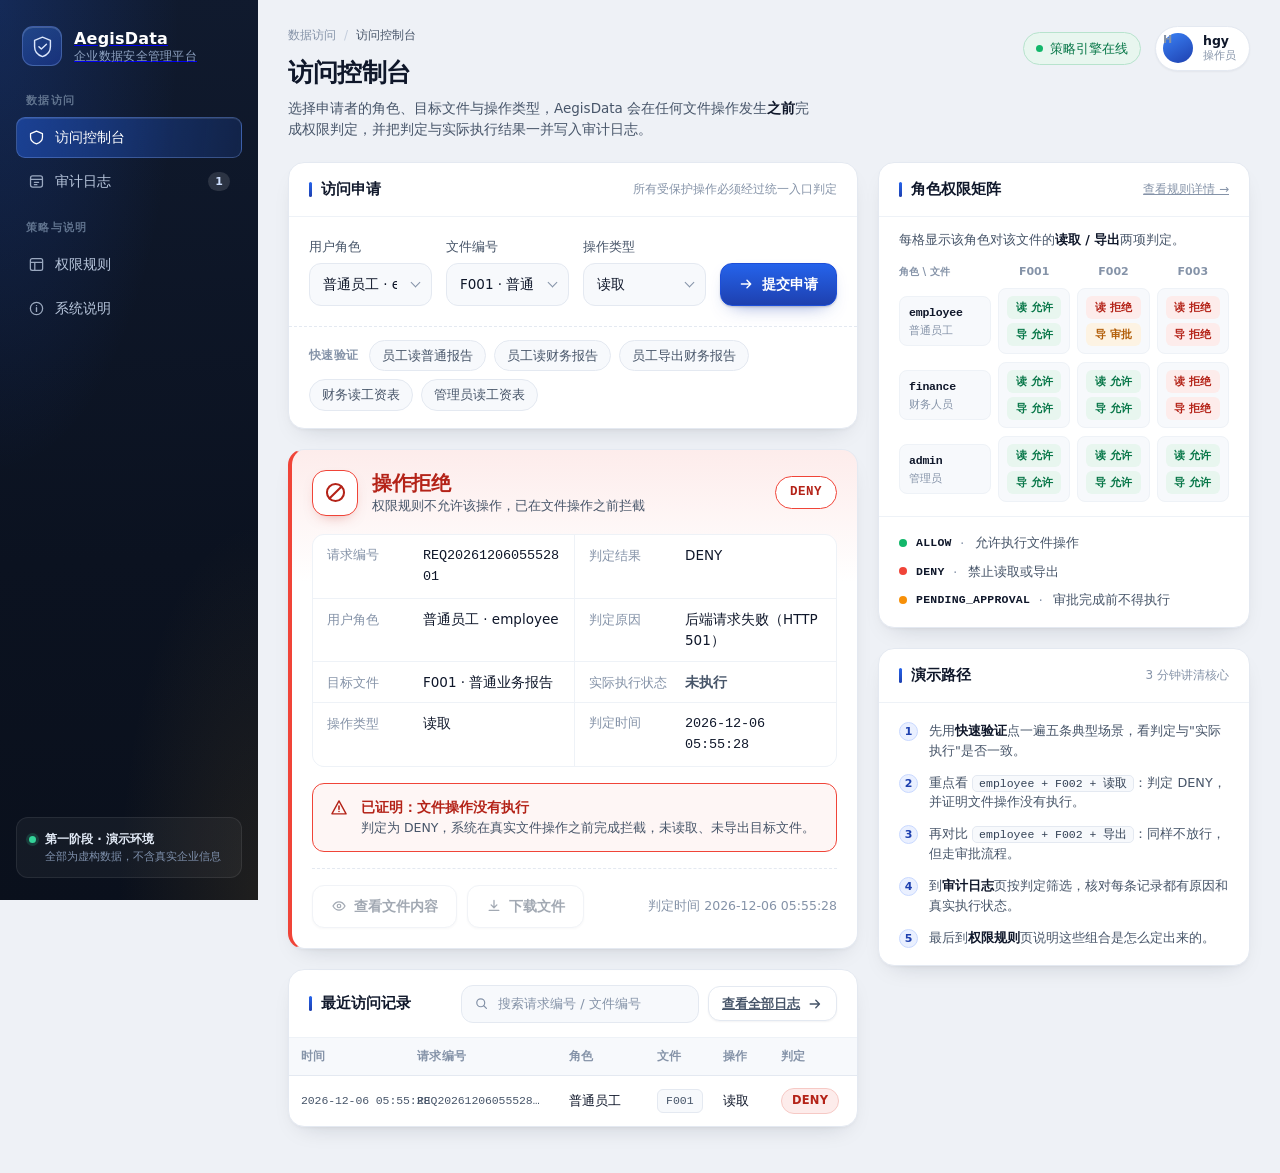
==== index.html @ 92053f10 "Initial commit" ====
<!DOCTYPE html>
<html lang="zh-CN">
<head>
<meta charset="UTF-8">
<meta name="viewport" content="width=device-width, initial-scale=1">
<title>访问控制台 · AegisData 企业数据安全管理平台</title>
<link rel="stylesheet" href="../static/style.css">
</head>
<body data-page="console">

<!-- ══════════ 侧边栏 ══════════ -->
<aside class="sidebar">
  <a class="brand" href="#console">
    <div class="brand__mark" aria-hidden="true">
      <svg viewBox="0 0 32 32" fill="none">
        <path d="M16 3 27 7.5v8.7c0 6.6-4.5 11.6-11 13.8-6.5-2.2-11-7.2-11-13.8V7.5L16 3Z"
              stroke="currentColor" stroke-width="2" stroke-linejoin="round"/>
        <path d="M11 16.2l3.4 3.4L21.5 13" stroke="currentColor" stroke-width="2"
              stroke-linecap="round" stroke-linejoin="round"/>
      </svg>
    </div>
    <div class="brand__text">
      <b>AegisData</b>
      <span>企业数据安全管理平台</span>
    </div>
  </a>

  <nav class="nav" aria-label="主导航">
    <p class="nav__group">数据访问</p>
    <a class="nav__item is-active" href="#console" aria-current="page">
      <svg viewBox="0 0 20 20" fill="none" aria-hidden="true">
        <path d="M10 2.5 17 5.5v4.3c0 3.6-2.8 6.4-7 7.7-4.2-1.3-7-4.1-7-7.7V5.5L10 2.5Z"
              stroke="currentColor" stroke-width="1.5" stroke-linejoin="round"/>
      </svg>
      <span>访问控制台</span>
    </a>
    <a class="nav__item" href="#audit">
      <svg viewBox="0 0 20 20" fill="none" aria-hidden="true">
        <rect x="3" y="3.5" width="14" height="13" rx="2.5" stroke="currentColor" stroke-width="1.5"/>
        <path d="M3 7.5h14M7.5 11h5M7.5 13.8h3" stroke="currentColor" stroke-width="1.5" stroke-linecap="round"/>
      </svg>
      <span>审计日志</span>
      <i class="nav__count" id="navCount">0</i>
    </a>

    <p class="nav__group">策略与说明</p>
    <a class="nav__item" href="#rules">
      <svg viewBox="0 0 20 20" fill="none" aria-hidden="true">
        <rect x="2.8" y="3.2" width="14.4" height="13.6" rx="2.2" stroke="currentColor" stroke-width="1.5"/>
        <path d="M2.8 7.6h14.4M8 7.6v9.2" stroke="currentColor" stroke-width="1.5"/>
      </svg>
      <span>权限规则</span>
    </a>
    <a class="nav__item" href="about.html">
      <svg viewBox="0 0 20 20" fill="none" aria-hidden="true">
        <circle cx="10" cy="10" r="7.2" stroke="currentColor" stroke-width="1.5"/>
        <path d="M10 9v4.4M10 6.6h.01" stroke="currentColor" stroke-width="1.6" stroke-linecap="round"/>
      </svg>
      <span>系统说明</span>
    </a>
  </nav>

  <div class="sidebar__foot">
    <div class="stage">
      <span class="stage__dot"></span>
      <div>
        <b>第一阶段 · 演示环境</b>
        <span>全部为虚构数据，不含真实企业信息</span>
      </div>
    </div>
  </div>
</aside>

<!-- ══════════ 主区域 ══════════ -->
<div class="main">

  <header class="topbar">
    <div class="topbar__head">
      <nav class="topbar__crumbs" aria-label="面包屑">
        <span>数据访问</span><span class="sep">/</span><b>访问控制台</b>
      </nav>
      <h1>访问控制台</h1>
      <p>选择申请者的角色、目标文件与操作类型，AegisData 会在任何文件操作发生<strong>之前</strong>完成权限判定，并把判定与实际执行结果一并写入审计日志。</p>
    </div>
    <div class="topbar__side">
      <span class="chip chip--ok">
        <span class="chip__pulse"></span>策略引擎在线
      </span>
      <div class="whoami">
        <span class="whoami__avatar">H</span>
        <div>
          <b>hgy</b>
          <span>操作员</span>
        </div>
      </div>
    </div>
  </header>

  <div class="grid">

    <!-- ── 左列 ── -->
    <div class="col">

      <!-- 访问申请表单 -->
      <section class="card card--form" id="request">
        <div class="card__head">
          <h2>访问申请</h2>
          <span class="hint">所有受保护操作必须经过统一入口判定</span>
        </div>

        <form class="form" id="requestForm" autocomplete="off">
          <div class="field">
            <label for="role">用户角色</label>
            <div class="select">
              <select id="role" name="user_role">
                <option value="employee">普通员工 · employee</option>
                <option value="finance">财务人员 · finance</option>
                <option value="admin">管理员 · admin</option>
              </select>
            </div>
          </div>

          <div class="field">
            <label for="file">文件编号</label>
            <div class="select">
              <select id="file" name="file_id">
                <option value="F001">F001 · 普通业务报告</option>
                <option value="F002">F002 · 内部财务报告</option>
                <option value="F003">F003 · 敏感工资表</option>
              </select>
            </div>
          </div>

          <div class="field">
            <label for="action">操作类型</label>
            <div class="select">
              <select id="action" name="action">
                <option value="read">读取</option>
                <option value="export">导出</option>
              </select>
            </div>
          </div>

          <button class="btn btn--primary" type="submit" id="submitBtn">
            <svg viewBox="0 0 20 20" fill="none" aria-hidden="true">
              <path d="M3 10h11M10 5.4 14.6 10 10 14.6" stroke="currentColor"
                    stroke-width="1.8" stroke-linecap="round" stroke-linejoin="round"/>
            </svg>
            <span>提交申请</span>
          </button>
        </form>

        <div class="quick">
          <span class="quick__label">快速验证</span>
          <button class="tbtn" type="button" data-r="employee" data-f="F001" data-a="read">员工读普通报告</button>
          <button class="tbtn" type="button" data-r="employee" data-f="F002" data-a="read">员工读财务报告</button>
          <button class="tbtn" type="button" data-r="employee" data-f="F002" data-a="export">员工导出财务报告</button>
          <button class="tbtn" type="button" data-r="finance" data-f="F003" data-a="read">财务读工资表</button>
          <button class="tbtn" type="button" data-r="admin" data-f="F003" data-a="read">管理员读工资表</button>
        </div>
      </section>

      <!-- 判定结果 -->
      <section class="card card--result is-allow" id="result" data-decision="ALLOW">
        <div class="result__top">
          <div class="verdict">
            <span class="verdict__icon" aria-hidden="true">
              <svg viewBox="0 0 24 24" fill="none">
                <path d="M5 12.6l4.4 4.4L19 7.4" stroke="currentColor" stroke-width="2.4"
                      stroke-linecap="round" stroke-linejoin="round"/>
              </svg>
            </span>
            <div class="verdict__text">
              <b id="verdictTitle">操作允许</b>
              <span id="verdictSub">权限检查通过，文件操作已在受控流程中执行</span>
            </div>
          </div>
          <span class="badge" id="decisionBadge">ALLOW</span>
        </div>

        <dl class="kv">
          <div><dt>请求编号</dt><dd class="mono" id="kvRequestId">—</dd></div>
          <div><dt>判定结果</dt><dd id="kvDecision">ALLOW</dd></div>
          <div><dt>用户角色</dt><dd id="kvRole">—</dd></div>
          <div><dt>判定原因</dt><dd id="kvReason">—</dd></div>
          <div><dt>目标文件</dt><dd id="kvFile">—</dd></div>
          <div><dt>实际执行状态</dt><dd id="kvExecuted">—</dd></div>
          <div><dt>操作类型</dt><dd id="kvAction">—</dd></div>
          <div><dt>判定时间</dt><dd class="mono" id="kvTime">—</dd></div>
        </dl>

        <!-- 拦截证据条 -->
        <div class="proof" id="proof">
          <span class="proof__icon" aria-hidden="true">
            <svg viewBox="0 0 24 24" fill="none">
              <path d="M12 3.5 20.5 19h-17L12 3.5Z" stroke="currentColor" stroke-width="1.7" stroke-linejoin="round"/>
              <path d="M12 9.6v4M12 16.2h.01" stroke="currentColor" stroke-width="1.9" stroke-linecap="round"/>
            </svg>
          </span>
          <div class="proof__text">
            <b id="proofTitle">文件操作已执行</b>
            <span id="proofDesc">判定为 ALLOW，操作已在受控流程中完成，实际结果已写入审计日志。</span>
          </div>
        </div>

        <div class="result__acts">
          <button class="btn btn--ghost" type="button" id="btnView" disabled>
            <svg viewBox="0 0 20 20" fill="none" aria-hidden="true">
              <path d="M2.5 10S5.4 4.8 10 4.8 17.5 10 17.5 10 14.6 15.2 10 15.2 2.5 10 2.5 10Z"
                    stroke="currentColor" stroke-width="1.5"/>
              <circle cx="10" cy="10" r="2.2" stroke="currentColor" stroke-width="1.5"/>
            </svg>
            查看文件内容
          </button>
          <button class="btn btn--ghost" type="button" id="btnExport" disabled>
            <svg viewBox="0 0 20 20" fill="none" aria-hidden="true">
              <path d="M10 3v9M6.4 8.6 10 12.2l3.6-3.6M4 15.5h12" stroke="currentColor"
                    stroke-width="1.6" stroke-linecap="round" stroke-linejoin="round"/>
            </svg>
            下载文件
          </button>
          <span class="result__note" id="resultNote"></span>
        </div>
      </section>

      <!-- 最近记录 -->
      <section class="card card--table" id="history">
        <div class="card__head">
          <h2>最近访问记录</h2>
          <div class="card__tools">
            <label class="search">
              <svg viewBox="0 0 20 20" fill="none" aria-hidden="true">
                <circle cx="9" cy="9" r="5.3" stroke="currentColor" stroke-width="1.6"/>
                <path d="M13 13l3.6 3.6" stroke="currentColor" stroke-width="1.6" stroke-linecap="round"/>
              </svg>
              <input type="search" id="search" placeholder="搜索请求编号 / 文件编号">
            </label>
            <a class="btn btn--ghost btn--sm" href="#audit">
              查看全部日志
              <svg viewBox="0 0 20 20" fill="none" aria-hidden="true">
                <path d="M4 10h11M11 5.4 15.6 10 11 14.6" stroke="currentColor"
                      stroke-width="1.7" stroke-linecap="round" stroke-linejoin="round"/>
              </svg>
            </a>
          </div>
        </div>

        <div class="tablewrap">
          <table class="table">
            <thead>
              <tr>
                <th>时间</th>
                <th>请求编号</th>
                <th>角色</th>
                <th>文件</th>
                <th>操作</th>
                <th>判定</th>
                <th>原因</th>
                <th class="ta-c">实际执行</th>
              </tr>
            </thead>
            <tbody id="historyBody"></tbody>
          </table>
        </div>
      </section>
    </div>

    <!-- ── 右列 ── -->
    <div class="col col--side">

      <!-- 权限矩阵 -->
      <section class="card card--matrix" id="matrix">
        <div class="card__head">
          <h2>角色权限矩阵</h2>
          <a class="hint" href="#rules">查看规则详情 →</a>
        </div>
        <p class="matrix__note">每格显示该角色对该文件的<strong>读取 / 导出</strong>两项判定。</p>

        <div class="matrix" role="table" aria-label="角色权限矩阵">
          <div class="matrix__row matrix__row--head" role="row">
            <span role="columnheader">角色 \ 文件</span>
            <span role="columnheader">F001</span>
            <span role="columnheader">F002</span>
            <span role="columnheader">F003</span>
          </div>

          <div class="matrix__row" role="row">
            <span class="matrix__role" role="rowheader"><b>employee</b><i>普通员工</i></span>
            <span class="cell"><i class="pill pill--allow">读 允许</i><i class="pill pill--allow">导 允许</i></span>
            <span class="cell"><i class="pill pill--deny">读 拒绝</i><i class="pill pill--pending">导 审批</i></span>
            <span class="cell"><i class="pill pill--deny">读 拒绝</i><i class="pill pill--deny">导 拒绝</i></span>
          </div>

          <div class="matrix__row" role="row">
            <span class="matrix__role" role="rowheader"><b>finance</b><i>财务人员</i></span>
            <span class="cell"><i class="pill pill--allow">读 允许</i><i class="pill pill--allow">导 允许</i></span>
            <span class="cell"><i class="pill pill--allow">读 允许</i><i class="pill pill--allow">导 允许</i></span>
            <span class="cell"><i class="pill pill--deny">读 拒绝</i><i class="pill pill--deny">导 拒绝</i></span>
          </div>

          <div class="matrix__row" role="row">
            <span class="matrix__role" role="rowheader"><b>admin</b><i>管理员</i></span>
            <span class="cell"><i class="pill pill--allow">读 允许</i><i class="pill pill--allow">导 允许</i></span>
            <span class="cell"><i class="pill pill--allow">读 允许</i><i class="pill pill--allow">导 允许</i></span>
            <span class="cell"><i class="pill pill--allow">读 允许</i><i class="pill pill--allow">导 允许</i></span>
          </div>
        </div>

        <ul class="legend">
          <li><span class="dot dot--allow"></span><b>ALLOW</b>允许执行文件操作</li>
          <li><span class="dot dot--deny"></span><b>DENY</b>禁止读取或导出</li>
          <li><span class="dot dot--pending"></span><b>PENDING_APPROVAL</b>审批完成前不得执行</li>
        </ul>
      </section>

      <!-- 演示路径 -->
      <section class="card">
        <div class="card__head">
          <h2>演示路径</h2>
          <span class="hint">3 分钟讲清核心</span>
        </div>
        <ol class="notes">
          <li>先用<strong>快速验证</strong>点一遍五条典型场景，看判定与"实际执行"是否一致。</li>
          <li>重点看 <code>employee + F002 + 读取</code>：判定 DENY，并证明文件操作没有执行。</li>
          <li>再对比 <code>employee + F002 + 导出</code>：同样不放行，但走审批流程。</li>
          <li>到<strong>审计日志</strong>页按判定筛选，核对每条记录都有原因和真实执行状态。</li>
          <li>最后到<strong>权限规则</strong>页说明这些组合是怎么定出来的。</li>
        </ol>
      </section>
    </div>
  </div>
</div>

<!-- 结果播报（读屏） -->
<p class="sr-only" id="live" role="status" aria-live="polite"></p>

<script src="../static/app.js"></script>
</body>
</html>
---- static/style.css ----
﻿/* ══════════════════════════════════════════════════════════════
   AegisData · 企业数据安全管理平台
   第一阶段前端初稿样式
   ══════════════════════════════════════════════════════════════ */

/* ── 设计令牌 ── */
:root {
  /* 中性色 */
  --bg:            #eef1f6;
  --bg-deep:       #0b1220;
  --surface:       #ffffff;
  --surface-soft:  #f7f9fc;
  --line:          #e4e9f1;
  --line-soft:     #eef2f7;

  /* 文字 */
  --ink:           #0f172a;
  --ink-2:         #475569;
  --ink-3:         #8593a8;

  /* 品牌 */
  --brand:         #1e40af;
  --brand-2:       #2563eb;
  --brand-soft:    #eaf0ff;
  --brand-line:    #c9d9ff;

  --gold:          #b98a2e;

  /* 状态 */
  --allow:         #067647;
  --allow-bg:      #e8f6ef;
  --allow-line:    #b7e3cd;

  --deny:          #b42318;
  --deny-bg:       #fdeceb;
  --deny-line:     #f6c9c5;

  --pending:       #b25e09;
  --pending-bg:    #fdf3e3;
  --pending-line:  #f4dcb0;

  /* 几何 */
  --r-sm: 8px;
  --r:    12px;
  --r-lg: 16px;
  --r-xl: 20px;

  --shadow-sm: 0 1px 2px rgba(15, 23, 42, .05);
  --shadow:    0 2px 4px -2px rgba(15, 23, 42, .06), 0 10px 26px -14px rgba(15, 23, 42, .22);
  --shadow-lg: 0 24px 60px -28px rgba(15, 23, 42, .38);

  --font: "Inter", "Segoe UI Variable Text", "Segoe UI", system-ui,
          -apple-system, "PingFang SC", "Hiragino Sans GB",
          "Microsoft YaHei UI", "Noto Sans SC", sans-serif;
  --mono: "JetBrains Mono", "Cascadia Mono", ui-monospace, "SF Mono",
          Consolas, "Courier New", monospace;

  --sidebar-w: 258px;
}

/* ── 基础 ── */
*, *::before, *::after { box-sizing: border-box; }

html { -webkit-text-size-adjust: 100%; }

/* 防止任何子元素把整页撑出横向滚动条 */
html, body { max-width: 100%; overflow-x: hidden; }

body {
  margin: 0;
  min-height: 100vh;
  display: flex;
  font-family: var(--font);
  font-size: 14px;
  line-height: 1.55;
  color: var(--ink);
  background: var(--bg);
  -webkit-font-smoothing: antialiased;
  text-rendering: optimizeLegibility;
}

h1, h2, h3, p, dl, dd, ol, ul, figure { margin: 0; }
ol, ul { padding: 0; list-style: none; }
b, strong { font-weight: 600; }
button, input, select { font: inherit; color: inherit; }
svg { display: block; }

.mono { font-family: var(--mono); font-size: 12.5px; letter-spacing: -.1px; }
.ta-c { text-align: center; }

.sr-only {
  position: absolute; width: 1px; height: 1px; padding: 0; margin: -1px;
  overflow: hidden; clip: rect(0 0 0 0); white-space: nowrap; border: 0;
}

:focus-visible {
  outline: 2px solid var(--brand-2);
  outline-offset: 2px;
  border-radius: 4px;
}

/* ══════════ 侧边栏 ══════════ */
.sidebar {
  width: var(--sidebar-w);
  flex: 0 0 var(--sidebar-w);
  display: flex;
  flex-direction: column;
  gap: 26px;
  padding: 22px 16px;
  color: #cfd9ea;
  background:
    radial-gradient(120% 90% at 0% 0%, rgba(37, 99, 235, .22), transparent 58%),
    radial-gradient(90% 70% at 100% 100%, rgba(185, 138, 46, .12), transparent 60%),
    linear-gradient(178deg, #101a2e 0%, #0b1220 62%, #0a101c 100%);
  position: sticky;
  top: 0;
  height: 100vh;
}

.brand { display: flex; align-items: center; gap: 12px; padding: 4px 6px 0; }

.brand__mark {
  width: 40px; height: 40px;
  flex: 0 0 40px;
  display: grid; place-items: center;
  color: #dbe6fb;
  border-radius: 11px;
  background: linear-gradient(150deg, rgba(59, 130, 246, .34), rgba(30, 64, 175, .5));
  border: 1px solid rgba(147, 180, 250, .3);
  box-shadow: inset 0 1px 0 rgba(255, 255, 255, .16);
}
.brand__mark svg { width: 23px; height: 23px; }

.brand__text { display: flex; flex-direction: column; line-height: 1.25; min-width: 0; }
.brand__text b {
  font-size: 16px; font-weight: 650; letter-spacing: .2px; color: #fff;
}
.brand__text span { font-size: 11.5px; color: #8fa3c2; letter-spacing: .3px; }

.nav { display: flex; flex-direction: column; gap: 3px; }

.nav__group {
  font-size: 10.5px; font-weight: 600; letter-spacing: .13em;
  text-transform: uppercase; color: #61748f;
  padding: 0 10px; margin: 14px 0 6px;
}
.nav__group:first-child { margin-top: 0; }

.nav__item {
  display: flex; align-items: center; gap: 10px;
  padding: 9px 11px;
  border-radius: 9px;
  font-size: 13.5px;
  color: #b9c7dd;
  text-decoration: none;
  border: 1px solid transparent;
  transition: background .16s, color .16s, border-color .16s;
}
.nav__item svg { width: 17px; height: 17px; flex: 0 0 17px; opacity: .82; }
.nav__item:hover { background: rgba(255, 255, 255, .055); color: #eaf0fa; }

.nav__item.is-active {
  color: #fff;
  background: linear-gradient(96deg, rgba(37, 99, 235, .46), rgba(37, 99, 235, .16));
  border-color: rgba(129, 166, 247, .34);
  box-shadow: inset 0 1px 0 rgba(255, 255, 255, .1);
}
.nav__item.is-active svg { opacity: 1; }

.nav__count {
  margin-left: auto;
  font-style: normal; font-size: 11px; font-weight: 600;
  padding: 1px 7px; border-radius: 999px;
  color: #cfe0ff; background: rgba(255, 255, 255, .12);
}

.sidebar__foot { margin-top: auto; }

.stage {
  display: flex; gap: 9px; align-items: flex-start;
  padding: 12px;
  border-radius: var(--r);
  background: rgba(255, 255, 255, .045);
  border: 1px solid rgba(255, 255, 255, .08);
}
.stage__dot {
  width: 7px; height: 7px; flex: 0 0 7px; margin-top: 6px;
  border-radius: 50%; background: #34d399;
  box-shadow: 0 0 0 3px rgba(52, 211, 153, .18);
}
.stage b { display: block; font-size: 12px; color: #e3ebf7; }
.stage span { display: block; font-size: 11px; color: #7f91ad; line-height: 1.5; }

/* ══════════ 主区域 ══════════ */
.main {
  flex: 1 1 auto;
  min-width: 0;
  padding: 26px 30px 46px;
}

/* ── 顶栏 ── */
.topbar {
  display: flex; align-items: flex-start; justify-content: space-between;
  gap: 26px; flex-wrap: wrap;
  margin-bottom: 22px;
}
/* flex 子项默认 min-width:auto，窄屏下会被长文本撑破容器，必须显式归零 */
.topbar__head { min-width: 0; flex: 1 1 340px; }
.topbar__head h1 {
  font-size: 25px; font-weight: 650; letter-spacing: -.4px;
}
.topbar__head p {
  margin-top: 6px; max-width: 62ch;
  font-size: 13.5px; color: var(--ink-2);
}
.topbar__head strong { color: var(--ink); font-weight: 600; }

.topbar__side { display: flex; align-items: center; gap: 14px; min-width: 0; }

.chip {
  display: inline-flex; align-items: center; gap: 7px;
  padding: 6px 12px; border-radius: 999px;
  font-size: 12.5px; font-weight: 550;
}
.chip--ok {
  color: var(--allow);
  background: var(--allow-bg);
  border: 1px solid var(--allow-line);
}
.chip__pulse {
  width: 7px; height: 7px; border-radius: 50%; background: #12b76a;
  box-shadow: 0 0 0 0 rgba(18, 183, 106, .5);
  animation: pulse 2.4s ease-out infinite;
}
@keyframes pulse {
  0%   { box-shadow: 0 0 0 0 rgba(18, 183, 106, .45); }
  70%  { box-shadow: 0 0 0 8px rgba(18, 183, 106, 0); }
  100% { box-shadow: 0 0 0 0 rgba(18, 183, 106, 0); }
}

.whoami {
  display: flex; align-items: center; gap: 10px;
  padding: 6px 13px 6px 7px;
  border-radius: 999px;
  background: var(--surface);
  border: 1px solid var(--line);
  box-shadow: var(--shadow-sm);
}
.whoami__avatar {
  width: 30px; height: 30px; flex: 0 0 30px;
  display: grid; place-items: center;
  border-radius: 50%;
  font-size: 13px; font-weight: 650; color: #fff;
  background: linear-gradient(150deg, #3b82f6, #1e40af);
}
.whoami b { display: block; font-size: 12.5px; line-height: 1.3; }
.whoami span { display: block; font-size: 11px; color: var(--ink-3); line-height: 1.3; }

/* ── 栅格 ── */
.grid {
  display: grid;
  grid-template-columns: minmax(0, 1fr) 372px;
  gap: 20px;
  align-items: start;
}
.col { display: flex; flex-direction: column; gap: 20px; min-width: 0; }

@media (max-width: 1220px) {
  .grid { grid-template-columns: minmax(0, 1fr); }
  .col--side { flex-direction: row; flex-wrap: wrap; }
  .col--side > .card { flex: 1 1 340px; }
}

/* ── 卡片 ── */
.card {
  background: var(--surface);
  border: 1px solid var(--line);
  border-radius: var(--r-lg);
  box-shadow: var(--shadow);
  overflow: hidden;
}

.card__head {
  display: flex; align-items: center; justify-content: space-between;
  gap: 14px; flex-wrap: wrap;
  padding: 15px 20px;
  border-bottom: 1px solid var(--line-soft);
}
.card__head h2 {
  font-size: 14.5px; font-weight: 650; letter-spacing: -.1px;
  display: flex; align-items: center; gap: 9px;
  min-width: 0;
}
.card__head h2::before {
  content: ""; width: 3px; height: 15px; border-radius: 2px;
  background: linear-gradient(180deg, var(--brand-2), var(--brand));
}
.hint { font-size: 12px; color: var(--ink-3); }
.card__tools { display: flex; align-items: center; gap: 9px; }

/* ══════════ 表单 ══════════ */
.form {
  display: grid;
  grid-template-columns: repeat(3, minmax(0, 1fr)) auto;
  gap: 14px;
  align-items: end;
  padding: 20px;
}
@media (max-width: 900px) {
  .form { grid-template-columns: minmax(0, 1fr); }
}

.field { display: flex; flex-direction: column; gap: 7px; min-width: 0; }
.field label { font-size: 12.5px; font-weight: 550; color: var(--ink-2); }

.select { position: relative; }
.select::after {
  content: ""; position: absolute; right: 13px; top: 50%;
  width: 7px; height: 7px; margin-top: -5px;
  border-right: 1.7px solid var(--ink-3);
  border-bottom: 1.7px solid var(--ink-3);
  transform: rotate(45deg);
  pointer-events: none;
}
.select select {
  appearance: none; -webkit-appearance: none;
  width: 100%;
  padding: 10px 34px 10px 13px;
  border-radius: var(--r);
  border: 1px solid var(--line);
  background: var(--surface-soft);
  font-size: 13.5px; font-weight: 500;
  cursor: pointer;
  transition: border-color .16s, box-shadow .16s, background .16s;
}
.select select:hover { border-color: #cfd8e6; background: #fff; }
.select select:focus {
  outline: none;
  border-color: var(--brand-2);
  background: #fff;
  box-shadow: 0 0 0 3.5px rgba(37, 99, 235, .13);
}

/* ── 按钮 ── */
.btn {
  display: inline-flex; align-items: center; justify-content: center; gap: 7px;
  padding: 10px 18px;
  border-radius: var(--r);
  border: 1px solid transparent;
  font-size: 13.5px; font-weight: 600;
  cursor: pointer;
  white-space: nowrap;
  transition: transform .1s, background .16s, border-color .16s,
              color .16s, box-shadow .16s, opacity .16s;
}
.btn svg { width: 16px; height: 16px; }
.btn:active { transform: translateY(1px); }

.btn--primary {
  color: #fff;
  background: linear-gradient(180deg, var(--brand-2), var(--brand));
  border-color: #1d4ed8;
  box-shadow: 0 1px 2px rgba(15, 23, 42, .18), 0 8px 20px -12px rgba(30, 64, 175, .75);
}
.btn--primary:hover { background: linear-gradient(180deg, #3b82f6, #1d4ed8); }
.btn--primary[disabled] { opacity: .6; cursor: progress; }

.btn--ghost {
  color: var(--ink-2);
  background: var(--surface);
  border-color: var(--line);
  box-shadow: var(--shadow-sm);
}
.btn--ghost:hover:not([disabled]) {
  color: var(--brand);
  border-color: var(--brand-line);
  background: var(--brand-soft);
}
.btn--ghost[disabled] { opacity: .5; cursor: not-allowed; }
.btn--sm { padding: 7px 13px; font-size: 12.5px; }

/* ── 快速验证 ── */
.quick {
  display: flex; align-items: center; gap: 8px; flex-wrap: wrap;
  padding: 13px 20px 17px;
  border-top: 1px dashed var(--line);
}
.quick__label {
  font-size: 11.5px; font-weight: 600; letter-spacing: .04em;
  color: var(--ink-3); margin-right: 2px;
}
.tbtn {
  padding: 5px 12px;
  border-radius: 999px;
  border: 1px solid var(--line);
  background: var(--surface-soft);
  font-size: 12.5px; color: var(--ink-2);
  cursor: pointer;
  transition: all .15s;
}
.tbtn:hover {
  color: var(--brand); border-color: var(--brand-line);
  background: var(--brand-soft);
}

/* ══════════ 判定结果 ══════════ */
.card--result {
  position: relative;
  padding: 20px;
  border-left: 4px solid var(--accent-line, var(--allow-line));
  background:
    linear-gradient(180deg, var(--accent-bg, var(--allow-bg)) 0%, rgba(255, 255, 255, 0) 132px),
    var(--surface);
}

.card--result.is-allow {
  --accent: var(--allow); --accent-bg: var(--allow-bg);
  --accent-line: #12b76a; --accent-soft: #f2fbf6;
}
.card--result.is-deny {
  --accent: var(--deny); --accent-bg: var(--deny-bg);
  --accent-line: #f04438; --accent-soft: #fef6f5;
}
.card--result.is-pending {
  --accent: var(--pending); --accent-bg: var(--pending-bg);
  --accent-line: #f79009; --accent-soft: #fffaf2;
}

.card--result.is-flash { animation: flash .5s ease-out; }
@keyframes flash {
  0%   { box-shadow: 0 0 0 0 color-mix(in srgb, var(--accent) 34%, transparent); }
  100% { box-shadow: 0 0 0 14px transparent; }
}

.result__top {
  display: flex; align-items: center; justify-content: space-between;
  gap: 16px; flex-wrap: wrap;
  margin-bottom: 18px;
}

.verdict { display: flex; align-items: center; gap: 14px; min-width: 0; }

.verdict__icon {
  width: 46px; height: 46px; flex: 0 0 46px;
  display: grid; place-items: center;
  border-radius: 14px;
  color: var(--accent);
  background: #fff;
  border: 1px solid var(--accent-line);
  box-shadow: 0 6px 16px -10px color-mix(in srgb, var(--accent) 70%, transparent);
}
.verdict__icon svg { width: 25px; height: 25px; }

.verdict__text b {
  display: block;
  font-size: 20px; font-weight: 650; letter-spacing: -.3px;
  color: var(--accent);
  line-height: 1.3;
}
.verdict__text span { display: block; font-size: 13px; color: var(--ink-2); }

.badge {
  padding: 6px 14px;
  border-radius: 999px;
  font-family: var(--mono);
  font-size: 12.5px; font-weight: 600; letter-spacing: .04em;
  color: var(--accent);
  background: #fff;
  border: 1px solid var(--accent-line);
}

/* 键值表 */
.kv {
  display: grid;
  grid-template-columns: repeat(2, minmax(0, 1fr));
  gap: 1px;
  background: var(--line-soft);
  border: 1px solid var(--line-soft);
  border-radius: var(--r);
  overflow: hidden;
}
.kv > div {
  display: flex; align-items: baseline; gap: 12px;
  padding: 10px 14px;
  background: var(--surface);
}
.kv dt {
  flex: 0 0 84px;
  font-size: 12.5px; color: var(--ink-3);
}
.kv dd {
  flex: 1 1 auto; min-width: 0;
  font-size: 13.5px; font-weight: 500;
  overflow-wrap: anywhere;
}
@media (max-width: 760px) { .kv { grid-template-columns: minmax(0, 1fr); } }

/* 拦截证据条 */
.proof {
  display: flex; align-items: flex-start; gap: 12px;
  margin-top: 16px;
  padding: 13px 16px;
  border-radius: var(--r);
  background: var(--accent-soft);
  border: 1px solid var(--accent-line);
}
.proof__icon { color: var(--accent); flex: 0 0 20px; margin-top: 1px; }
.proof__icon svg { width: 20px; height: 20px; }
.proof__text b { display: block; font-size: 13.5px; color: var(--accent); }
.proof__text span { display: block; font-size: 12.5px; color: var(--ink-2); }

.result__acts {
  display: flex; align-items: center; gap: 10px; flex-wrap: wrap;
  margin-top: 16px;
  padding-top: 16px;
  border-top: 1px dashed var(--line);
}
.result__note { font-size: 12.5px; color: var(--ink-3); margin-left: auto; }

/* ══════════ 表格 ══════════ */
.card--table .card__head { padding-bottom: 14px; }

.search {
  display: flex; align-items: center; gap: 7px;
  padding: 7px 12px;
  border-radius: var(--r);
  background: var(--surface-soft);
  border: 1px solid var(--line);
  transition: border-color .16s, box-shadow .16s, background .16s;
}
.search:focus-within {
  background: #fff;
  border-color: var(--brand-2);
  box-shadow: 0 0 0 3.5px rgba(37, 99, 235, .13);
}
.search svg { width: 15px; height: 15px; color: var(--ink-3); }
.search input {
  width: 190px; border: 0; background: none; outline: none;
  font-size: 13px;
}
.filters .search input { width: 236px; }
.search input::placeholder { color: var(--ink-3); }

/* 表格容器：必须显式 width:100% + overflow-x:auto，
   否则表格的固定列宽会把它撑开，进而把整页撑出横向滚动条 */
.tablewrap { width: 100%; max-width: 100%; overflow-x: auto; }
.tablewrap > .table { min-width: 720px; }
.card--table .tablewrap > .table { min-width: 0; }

.table { width: 100%; border-collapse: collapse; table-layout: fixed; }
.table th {
  padding: 10px 12px;
  font-size: 11.5px; font-weight: 600; letter-spacing: .03em;
  color: var(--ink-3);
  text-align: left; white-space: nowrap;
  background: var(--surface-soft);
  border-bottom: 1px solid var(--line);
  position: sticky; top: 0; z-index: 1;
}
.table td {
  padding: 12px;
  font-size: 13px;
  border-bottom: 1px solid var(--line-soft);
  vertical-align: middle;
}

/* 列宽（table-layout: fixed） */
.table th:nth-child(1), .table td:nth-child(1) { width: 116px; }  /* 时间 */
.table th:nth-child(2), .table td:nth-child(2) { width: 152px; }  /* 请求编号 */
.table th:nth-child(3), .table td:nth-child(3) { width: 88px;  }  /* 角色 */
.table th:nth-child(4), .table td:nth-child(4) { width: 66px;  }  /* 文件 */
.table th:nth-child(5), .table td:nth-child(5) { width: 58px;  }  /* 操作 */
.table th:nth-child(6), .table td:nth-child(6) { width: 104px; }  /* 判定 */
.table th:nth-child(8), .table td:nth-child(8) { width: 100px; }  /* 实际执行 */

.table td.c-time { font-size: 11.5px; white-space: nowrap; }
.table td.c-req  { font-size: 11.5px; white-space: nowrap; overflow: hidden; text-overflow: ellipsis; }
.table td.c-act  { white-space: nowrap; }

/* 长代码标识符（如 check_permission）允许在符号处换行，避免撑破单元格 */
.table td .mono, .table td code { overflow-wrap: anywhere; word-break: break-word; }
.table tbody tr:last-child td { border-bottom: 0; }
.table tbody tr { transition: background .14s; }
.table tbody tr:hover { background: #f9fbfe; }
.table tbody tr.is-new { animation: rowin .45s ease-out; }
@keyframes rowin {
  from { background: #eaf2ff; }
  to   { background: transparent; }
}
.table .mono { color: var(--ink-2); }
.table .reason {
  color: var(--ink-2);
  overflow: hidden; text-overflow: ellipsis; white-space: nowrap;
}

/* 表格内小徽标 */
.tag {
  display: inline-block;
  padding: 3px 10px;
  border-radius: 999px;
  font-size: 11.5px; font-weight: 600; letter-spacing: .02em;
  white-space: nowrap;
}
.tag--allow   { color: var(--allow);   background: var(--allow-bg);   border: 1px solid var(--allow-line); }
.tag--deny    { color: var(--deny);    background: var(--deny-bg);    border: 1px solid var(--deny-line); }
.tag--pending { color: var(--pending); background: var(--pending-bg); border: 1px solid var(--pending-line); }

.tag-code {
  display: inline-block;
  padding: 2px 8px; border-radius: 6px;
  font-family: var(--mono); font-size: 11.5px; font-weight: 500;
  color: var(--ink-2); background: var(--surface-soft);
  border: 1px solid var(--line);
}

.exec { display: inline-flex; align-items: center; gap: 6px; font-size: 12.5px; font-weight: 550; white-space: nowrap; }
.exec svg { width: 15px; height: 15px; }
.exec--yes { color: var(--allow); }
.exec--no  { color: var(--ink-3); }

.empty {
  padding: 34px 20px;
  text-align: center;
  font-size: 13px; color: var(--ink-3);
}

/* ══════════ 权限矩阵 ══════════ */
.matrix__note {
  padding: 13px 20px 0;
  font-size: 12.5px; color: var(--ink-2);
}
.matrix__note strong { color: var(--ink); }

.matrix {
  padding: 14px 20px 4px;
  display: flex; flex-direction: column;
  gap: 8px;
  max-width: 620px;
}

.matrix__row {
  display: grid;
  grid-template-columns: 92px repeat(3, minmax(0, 1fr));
  gap: 7px;
  align-items: center;
}
.matrix__row--head span {
  display: flex; align-items: center;
  font-size: 11px; font-weight: 600; letter-spacing: 0;
  color: var(--ink-3);
  text-align: center;
  white-space: nowrap;
}
.matrix__row--head span:nth-child(n+2) { justify-content: center; }
.matrix__row--head span:first-child { text-align: left; justify-content: flex-start; font-size: 10px; }

.matrix__role {
  display: flex; flex-direction: column;
  padding: 7px 9px;
  border-radius: var(--r-sm);
  background: var(--surface-soft);
  border: 1px solid var(--line-soft);
}
.matrix__role b {
  font-family: var(--mono);
  font-size: 11.5px; font-weight: 600; color: var(--ink);
  letter-spacing: -.2px;
}
.matrix__role i { font-style: normal; font-size: 10.5px; color: var(--ink-3); }

.cell {
  display: flex; flex-direction: column; gap: 4px;
  padding: 7px 8px;
  border-radius: var(--r-sm);
  background: var(--surface-soft);
  border: 1px solid var(--line-soft);
}

.pill {
  display: block;
  padding: 3px 8px;
  border-radius: 6px;
  font-style: normal;
  font-size: 11px; font-weight: 600; letter-spacing: .01em;
  text-align: center;
  white-space: nowrap;
}
.pill--allow   { color: var(--allow);   background: var(--allow-bg); }
.pill--deny    { color: var(--deny);    background: var(--deny-bg); }
.pill--pending { color: var(--pending); background: var(--pending-bg); }

.legend {
  display: flex; flex-direction: column; gap: 9px;
  padding: 16px 20px 18px;
  margin-top: 10px;
  border-top: 1px solid var(--line-soft);
}
.legend li {
  display: flex; align-items: center; gap: 9px;
  font-size: 12.5px; color: var(--ink-2);
}
.legend b {
  font-family: var(--mono); font-size: 11.5px; letter-spacing: .02em;
  color: var(--ink);
}
.legend b::after { content: " · "; color: var(--ink-3); font-weight: 400; }

.dot { width: 8px; height: 8px; flex: 0 0 8px; border-radius: 50%; }
.dot--allow   { background: #12b76a; }
.dot--deny    { background: #f04438; }
.dot--pending { background: #f79009; }

/* ══════════ 系统说明 ══════════ */
.notes {
  counter-reset: n;
  display: flex; flex-direction: column; gap: 12px;
  padding: 18px 20px;
}
.notes li {
  counter-increment: n;
  position: relative;
  padding-left: 30px;
  font-size: 12.8px; color: var(--ink-2);
}
.notes li::before {
  content: counter(n);
  position: absolute; left: 0; top: 1px;
  width: 19px; height: 19px;
  display: grid; place-items: center;
  border-radius: 50%;
  font-size: 11px; font-weight: 650;
  color: var(--brand);
  background: var(--brand-soft);
  border: 1px solid var(--brand-line);
}
.notes strong { color: var(--ink); font-weight: 600; }
.notes code {
  font-family: var(--mono); font-size: 11.5px;
  padding: 1px 6px; border-radius: 5px;
  color: #334155; background: var(--surface-soft);
  border: 1px solid var(--line);
}

.disclaimer {
  padding: 13px 20px 17px;
  font-size: 11.8px; line-height: 1.6; color: var(--ink-3);
  border-top: 1px dashed var(--line);
  background: var(--surface-soft);
}

/* ══════════════════════════════════════════════════════════════
   多页站：页面级组件
   ══════════════════════════════════════════════════════════════ */

/* ── 通用小工具 ── */
.stack   { display: flex; flex-direction: column; gap: 20px; }
.mt-20   { margin-top: 20px; }
.muted   { color: var(--ink-3); }

.topbar__crumbs {
  display: flex; align-items: center; gap: 8px;
  font-size: 12px; color: var(--ink-3);
  margin-bottom: 9px;
}
.topbar__crumbs b { color: var(--ink-2); font-weight: 550; }
.topbar__crumbs .sep { color: #c3cddc; }

.topbar__acts { display: flex; align-items: center; gap: 9px; }
.topbar__side { flex-wrap: wrap; justify-content: flex-end; }

/* ── 统计卡 ── */
.stats {
  display: grid;
  grid-template-columns: repeat(4, minmax(0, 1fr));
  gap: 14px;
}
@media (max-width: 1000px) { .stats { grid-template-columns: repeat(2, minmax(0, 1fr)); } }
@media (max-width: 560px)  { .stats { grid-template-columns: minmax(0, 1fr); } }

.stat {
  position: relative;
  padding: 15px 17px;
  border-radius: var(--r-lg);
  background: var(--surface);
  border: 1px solid var(--line);
  box-shadow: var(--shadow-sm);
  overflow: hidden;
}
.stat::before {
  content: ""; position: absolute; inset: 0 auto 0 0; width: 3px;
  background: var(--accent, #cbd5e1);
}
.stat dt {
  font-size: 12px; color: var(--ink-3);
  display: flex; align-items: center; gap: 6px;
}
.stat dd {
  margin: 6px 0 0;
  font-size: 26px; font-weight: 650; letter-spacing: -.6px;
  line-height: 1.15;
  font-variant-numeric: tabular-nums;
}
.stat__sub { display: block; margin-top: 3px; font-size: 11.5px; color: var(--ink-3); }
.stat--allow   { --accent: #12b76a; }
.stat--deny    { --accent: #f04438; }
.stat--pending { --accent: #f79009; }
.stat--all     { --accent: var(--brand-2); }

/* ── 筛选栏 ── */
.filters {
  display: flex; align-items: center; gap: 10px; flex-wrap: wrap;
  padding: 14px 20px;
  border-bottom: 1px solid var(--line-soft);
  background: var(--surface-soft);
}
.filters__label { font-size: 12px; color: var(--ink-3); }
.filters__grow  { flex: 1 1 auto; }

.seg {
  display: inline-flex; gap: 2px;
  padding: 3px;
  border-radius: 10px;
  background: #e9eef6;
  border: 1px solid var(--line);
}
.seg__btn {
  padding: 6px 13px;
  border: 0; border-radius: 7px;
  background: transparent;
  font-size: 12.5px; font-weight: 550; color: var(--ink-2);
  cursor: pointer;
  transition: background .15s, color .15s, box-shadow .15s;
}
.seg__btn:hover { color: var(--ink); }
.seg__btn[aria-pressed="true"] {
  color: var(--brand);
  background: #fff;
  box-shadow: 0 1px 3px rgba(15, 23, 42, .13);
}

/* ── 表格行可点 ── */
.table tbody tr.is-row { cursor: pointer; }
.table tbody tr.is-row[aria-selected="true"] {
  background: var(--brand-soft);
  box-shadow: inset 3px 0 0 var(--brand-2);
}
.table tbody tr.is-row:focus-visible { outline-offset: -2px; }

.linkbtn {
  border: 0; background: none; padding: 0;
  font-size: 12.5px; font-weight: 550; color: var(--brand-2);
  cursor: pointer;
}
.linkbtn:hover { text-decoration: underline; }

/* ── 详情抽屉（审计日志） ── */
.drawer {
  position: fixed; inset: 0 0 0 auto;
  width: 408px; max-width: 92vw;
  display: flex; flex-direction: column;
  background: var(--surface);
  border-left: 1px solid var(--line);
  box-shadow: var(--shadow-lg);
  transform: translateX(102%);
  transition: transform .26s cubic-bezier(.32, .72, 0, 1);
  z-index: 40;
}
.drawer.is-open { transform: translateX(0); }

.drawer__head {
  display: flex; align-items: flex-start; justify-content: space-between;
  gap: 14px;
  padding: 18px 20px;
  border-bottom: 1px solid var(--line-soft);
}
.drawer__head h3 { font-size: 15px; font-weight: 650; }
.drawer__head p  { font-size: 12px; color: var(--ink-3); margin-top: 3px; }

.xbtn {
  width: 30px; height: 30px; flex: 0 0 30px;
  display: grid; place-items: center;
  border-radius: 8px; border: 1px solid var(--line);
  background: var(--surface); color: var(--ink-3);
  cursor: pointer;
  transition: all .15s;
}
.xbtn:hover { color: var(--deny); border-color: var(--deny-line); background: var(--deny-bg); }
.xbtn svg { width: 15px; height: 15px; }

.drawer__body { flex: 1 1 auto; overflow-y: auto; padding: 18px 20px 26px; }
.drawer__body section + section { margin-top: 22px; }
.drawer__body h4 {
  font-size: 11.5px; font-weight: 600; letter-spacing: .06em;
  text-transform: uppercase; color: var(--ink-3);
  margin-bottom: 10px;
}
.drawer__foot { padding: 14px 20px; border-top: 1px solid var(--line-soft); background: var(--surface-soft); }
.drawer__foot p { font-size: 11.8px; color: var(--ink-3); line-height: 1.6; }

.scrim {
  position: fixed; inset: 0;
  background: rgba(11, 18, 32, .42);
  backdrop-filter: blur(1.5px);
  opacity: 0; visibility: hidden;
  transition: opacity .26s, visibility .26s;
  z-index: 39;
}
.scrim.is-open { opacity: 1; visibility: visible; }

.dl { display: flex; flex-direction: column; gap: 1px; background: var(--line-soft); border: 1px solid var(--line-soft); border-radius: var(--r); overflow: hidden; }
.dl__row { display: flex; align-items: baseline; gap: 12px; padding: 9px 13px; background: var(--surface); }
.dl__row dt { flex: 0 0 92px; font-size: 12.5px; color: var(--ink-3); }
.dl__row dd { flex: 1 1 auto; min-width: 0; font-size: 13px; font-weight: 500; overflow-wrap: anywhere; }

/* ── 时间线（系统说明 / 阶段计划） ── */
.roadmap { display: flex; flex-direction: column; gap: 0; padding: 4px 20px 20px; }

.phase {
  position: relative;
  padding: 16px 0 16px 30px;
  border-left: 2px solid var(--line);
}
.phase:last-child { border-left-color: transparent; }
.phase::before {
  content: ""; position: absolute; left: -7px; top: 22px;
  width: 12px; height: 12px; border-radius: 50%;
  background: #fff; border: 2.5px solid #cbd5e1;
}
.phase--done::before  { background: #12b76a; border-color: #12b76a; box-shadow: 0 0 0 3px rgba(18,183,106,.16); }
.phase--now::before   { background: var(--brand-2); border-color: var(--brand-2); box-shadow: 0 0 0 4px rgba(37,99,235,.16); }
.phase--next::before  { background: #fff; border-color: #cbd5e1; }

.phase__no {
  font-family: var(--mono); font-size: 11px; font-weight: 600;
  color: var(--ink-3); letter-spacing: .04em;
}
.phase h4 { font-size: 14px; font-weight: 650; margin: 4px 0 6px; }
.phase p  { font-size: 12.8px; color: var(--ink-2); }
.phase__tags { display: flex; gap: 6px; flex-wrap: wrap; margin-top: 10px; }
.phase--now h4 { color: var(--brand); }

.chipx {
  display: inline-block;
  padding: 2.5px 9px; border-radius: 999px;
  font-size: 11.5px; font-weight: 550;
  color: var(--ink-2); background: var(--surface-soft);
  border: 1px solid var(--line);
}

/* ── 代码块 ── */
.code {
  margin: 0;
  padding: 15px 17px;
  border-radius: var(--r);
  background: #0e1729;
  border: 1px solid #1e2b45;
  color: #cbd8ee;
  font-family: var(--mono);
  font-size: 12.3px; line-height: 1.75;
  overflow-x: auto;
  tab-size: 2;
}
.code .k { color: #7dd3fc; }   /* 关键字 */
.code .s { color: #a5e6a5; }   /* 字符串 */
.code .c { color: #6b7f9e; }   /* 注释 */
.code .f { color: #fcd34d; }   /* 函数名 */

.code-note {
  padding: 10px 20px 16px;
  font-size: 11.8px; color: var(--ink-3);
}

/* ── 文档型内容（交付物、字段说明） ── */
.doclist { display: flex; flex-direction: column; }
.doclist__item {
  display: flex; align-items: flex-start; gap: 12px;
  padding: 13px 20px;
  border-bottom: 1px solid var(--line-soft);
}
.doclist__item:last-child { border-bottom: 0; }
.doclist__ico {
  width: 32px; height: 32px; flex: 0 0 32px;
  display: grid; place-items: center;
  border-radius: 9px;
  color: var(--brand);
  background: var(--brand-soft);
  border: 1px solid var(--brand-line);
}
.doclist__ico svg { width: 16px; height: 16px; }
.doclist__item b { display: block; font-size: 13px; }
.doclist__item span { display: block; font-size: 12px; color: var(--ink-3); }
.doclist__item .mono { font-size: 11.5px; color: var(--ink-2); }

.tbl-code { font-family: var(--mono); font-size: 12px; color: var(--ink-2); }

/* 移动端：抽屉全宽 */
@media (max-width: 520px) {
  .drawer { width: 100%; }
}

/* ── 窄屏 ── */
@media (max-width: 980px) {
  body { flex-direction: column; }
  .sidebar {
    width: 100%; flex: 0 0 auto; height: auto; position: static;
    flex-direction: row; align-items: center; gap: 12px;
    padding: 12px 16px; overflow-x: auto;
  }
  /* 品牌区必须能被压缩，否则会把整页撑出横向滚动条 */
  .brand { flex: 0 1 auto; min-width: 0; gap: 9px; padding: 0; }
  .brand__mark { width: 34px; height: 34px; flex: 0 0 34px; }
  .brand__mark svg { width: 19px; height: 19px; }
  .brand__text { min-width: 0; }
  .brand__text b { font-size: 14.5px; white-space: nowrap; }
  .brand__text span { display: none; }          /* 窄屏只留产品名，副标题省掉 */
  .nav { flex-direction: row; gap: 2px; margin-left: auto; flex: 0 0 auto; }
  .nav__group { display: none; }
  .nav__item span { display: none; }
  .nav__item { padding: 8px; }
  .nav__count { display: none; }
  .sidebar__foot { display: none; }
  .main { padding: 20px 18px 40px; }
}

@media (prefers-reduced-motion: reduce) {
  *, *::before, *::after { animation: none !important; transition: none !important; }
}
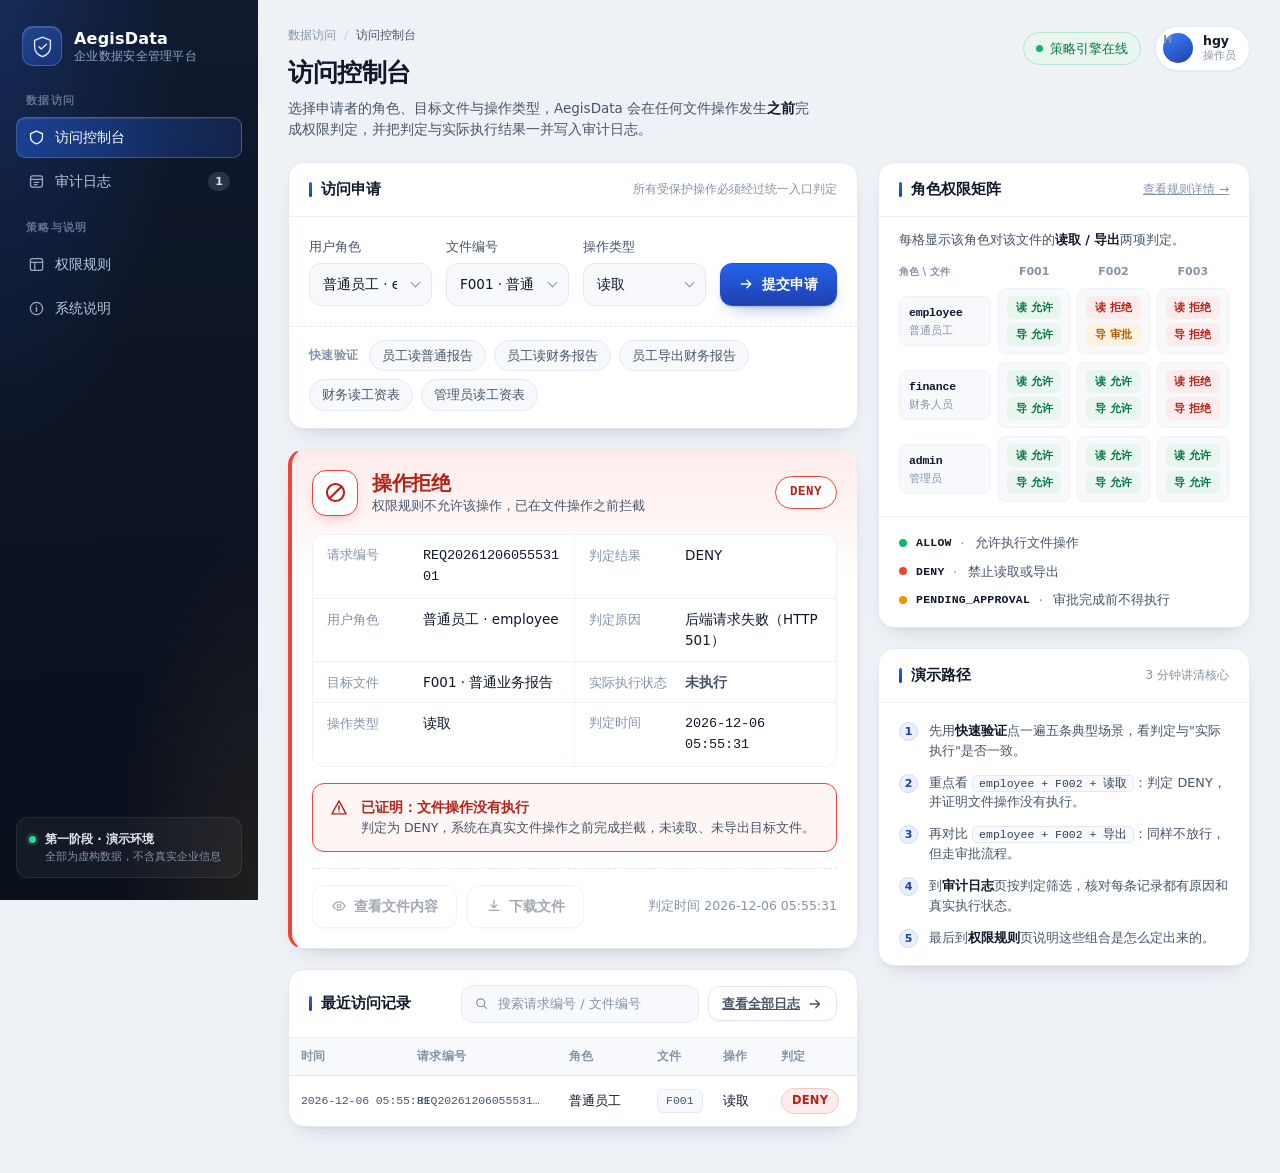
==== commit 33d86d00: "Add files via upload" ====
--- a/index.html
+++ b/index.html
@@ -4,13 +4,13 @@
 <meta charset="UTF-8">
 <meta name="viewport" content="width=device-width, initial-scale=1">
 <title>访问控制台 · AegisData 企业数据安全管理平台</title>
-<link rel="stylesheet" href="../static/style.css">
+<link rel="stylesheet" href="/static/style.css">
 </head>
 <body data-page="console">
 
 <!-- ══════════ 侧边栏 ══════════ -->
 <aside class="sidebar">
-  <a class="brand" href="#console">
+  <a class="brand" href="/">
     <div class="brand__mark" aria-hidden="true">
       <svg viewBox="0 0 32 32" fill="none">
         <path d="M16 3 27 7.5v8.7c0 6.6-4.5 11.6-11 13.8-6.5-2.2-11-7.2-11-13.8V7.5L16 3Z"
@@ -27,14 +27,14 @@
 
   <nav class="nav" aria-label="主导航">
     <p class="nav__group">数据访问</p>
-    <a class="nav__item is-active" href="#console" aria-current="page">
+    <a class="nav__item is-active" href="/" aria-current="page">
       <svg viewBox="0 0 20 20" fill="none" aria-hidden="true">
         <path d="M10 2.5 17 5.5v4.3c0 3.6-2.8 6.4-7 7.7-4.2-1.3-7-4.1-7-7.7V5.5L10 2.5Z"
               stroke="currentColor" stroke-width="1.5" stroke-linejoin="round"/>
       </svg>
       <span>访问控制台</span>
     </a>
-    <a class="nav__item" href="#audit">
+    <a class="nav__item" href="/audit">
       <svg viewBox="0 0 20 20" fill="none" aria-hidden="true">
         <rect x="3" y="3.5" width="14" height="13" rx="2.5" stroke="currentColor" stroke-width="1.5"/>
         <path d="M3 7.5h14M7.5 11h5M7.5 13.8h3" stroke="currentColor" stroke-width="1.5" stroke-linecap="round"/>
@@ -44,14 +44,14 @@
     </a>
 
     <p class="nav__group">策略与说明</p>
-    <a class="nav__item" href="#rules">
+    <a class="nav__item" href="/rules">
       <svg viewBox="0 0 20 20" fill="none" aria-hidden="true">
         <rect x="2.8" y="3.2" width="14.4" height="13.6" rx="2.2" stroke="currentColor" stroke-width="1.5"/>
         <path d="M2.8 7.6h14.4M8 7.6v9.2" stroke="currentColor" stroke-width="1.5"/>
       </svg>
       <span>权限规则</span>
     </a>
-    <a class="nav__item" href="about.html">
+    <a class="nav__item" href="/about">
       <svg viewBox="0 0 20 20" fill="none" aria-hidden="true">
         <circle cx="10" cy="10" r="7.2" stroke="currentColor" stroke-width="1.5"/>
         <path d="M10 9v4.4M10 6.6h.01" stroke="currentColor" stroke-width="1.6" stroke-linecap="round"/>
@@ -235,7 +235,7 @@
               </svg>
               <input type="search" id="search" placeholder="搜索请求编号 / 文件编号">
             </label>
-            <a class="btn btn--ghost btn--sm" href="#audit">
+            <a class="btn btn--ghost btn--sm" href="/audit">
               查看全部日志
               <svg viewBox="0 0 20 20" fill="none" aria-hidden="true">
                 <path d="M4 10h11M11 5.4 15.6 10 11 14.6" stroke="currentColor"
@@ -272,7 +272,7 @@
       <section class="card card--matrix" id="matrix">
         <div class="card__head">
           <h2>角色权限矩阵</h2>
-          <a class="hint" href="#rules">查看规则详情 →</a>
+          <a class="hint" href="/rules">查看规则详情 →</a>
         </div>
         <p class="matrix__note">每格显示该角色对该文件的<strong>读取 / 导出</strong>两项判定。</p>
 
@@ -334,6 +334,6 @@
 <!-- 结果播报（读屏） -->
 <p class="sr-only" id="live" role="status" aria-live="polite"></p>
 
-<script src="../static/app.js"></script>
+<script src="/static/app.js"></script>
 </body>
 </html>
